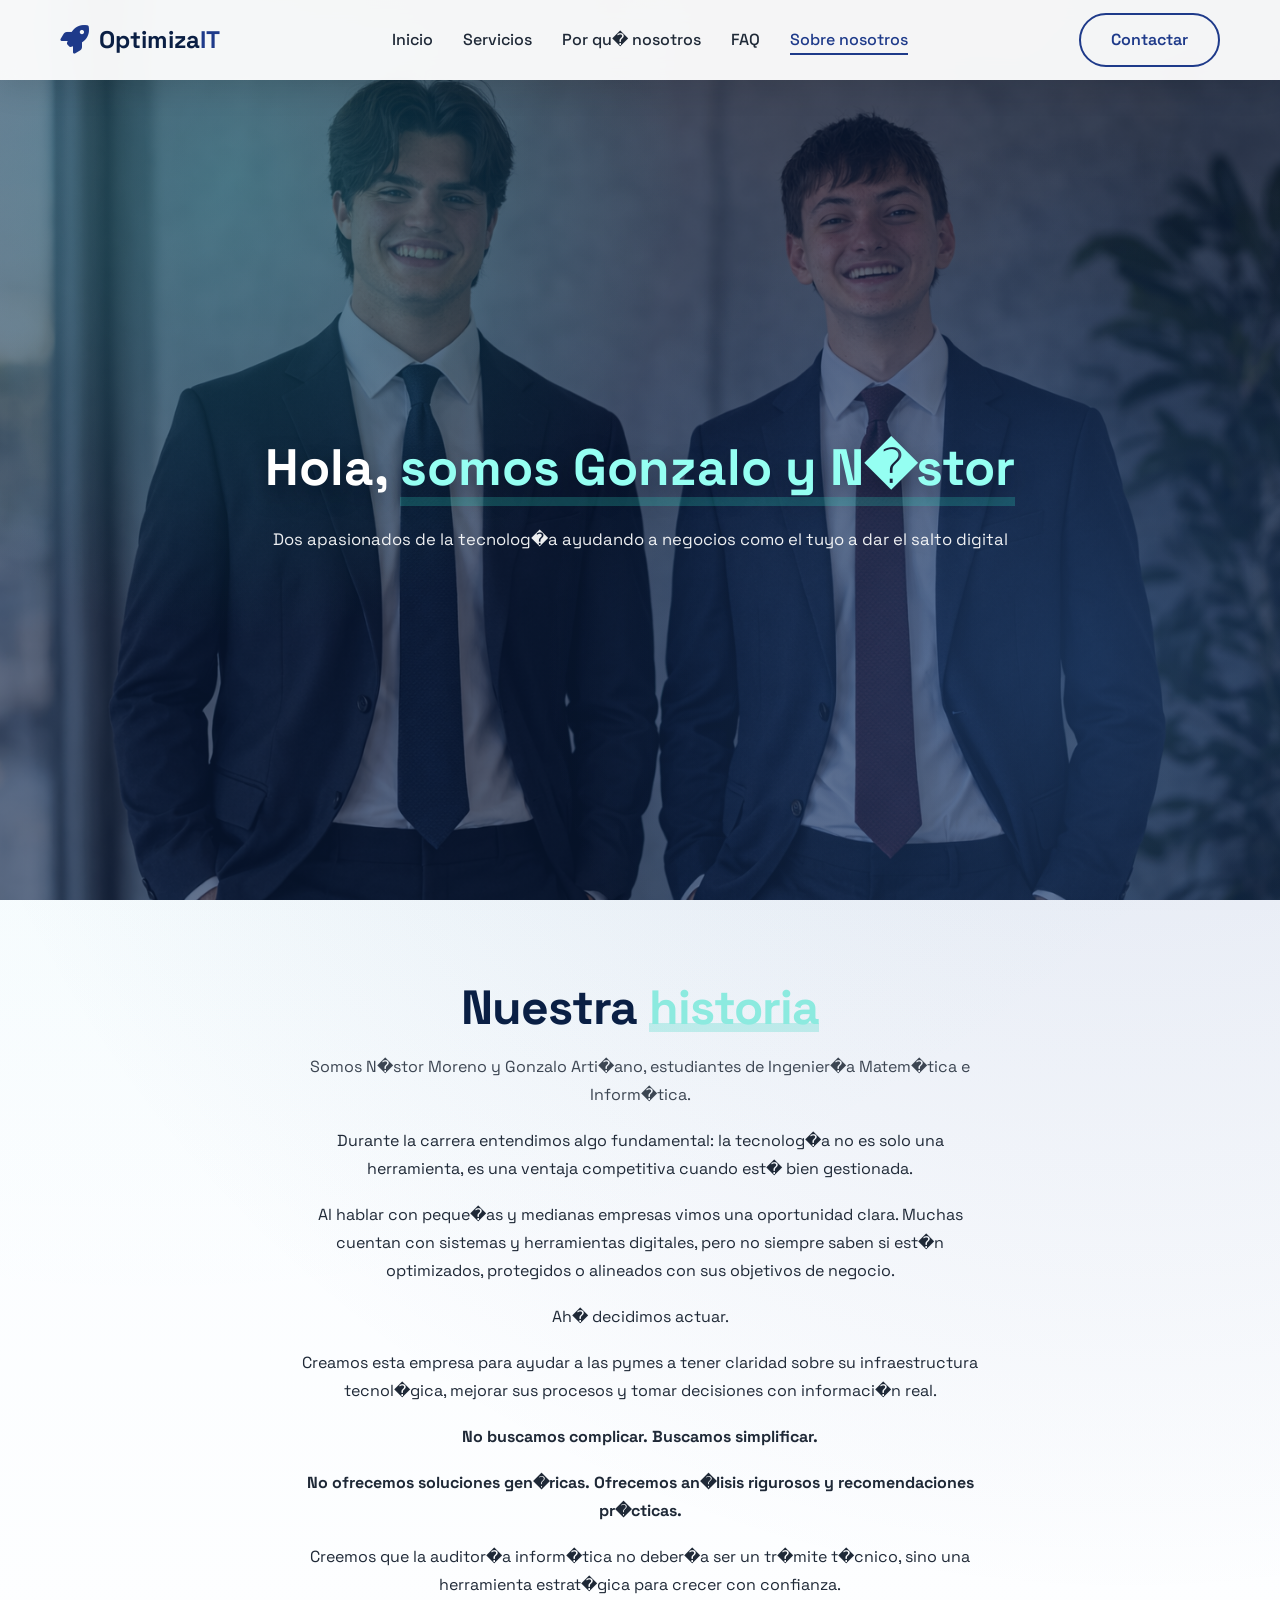
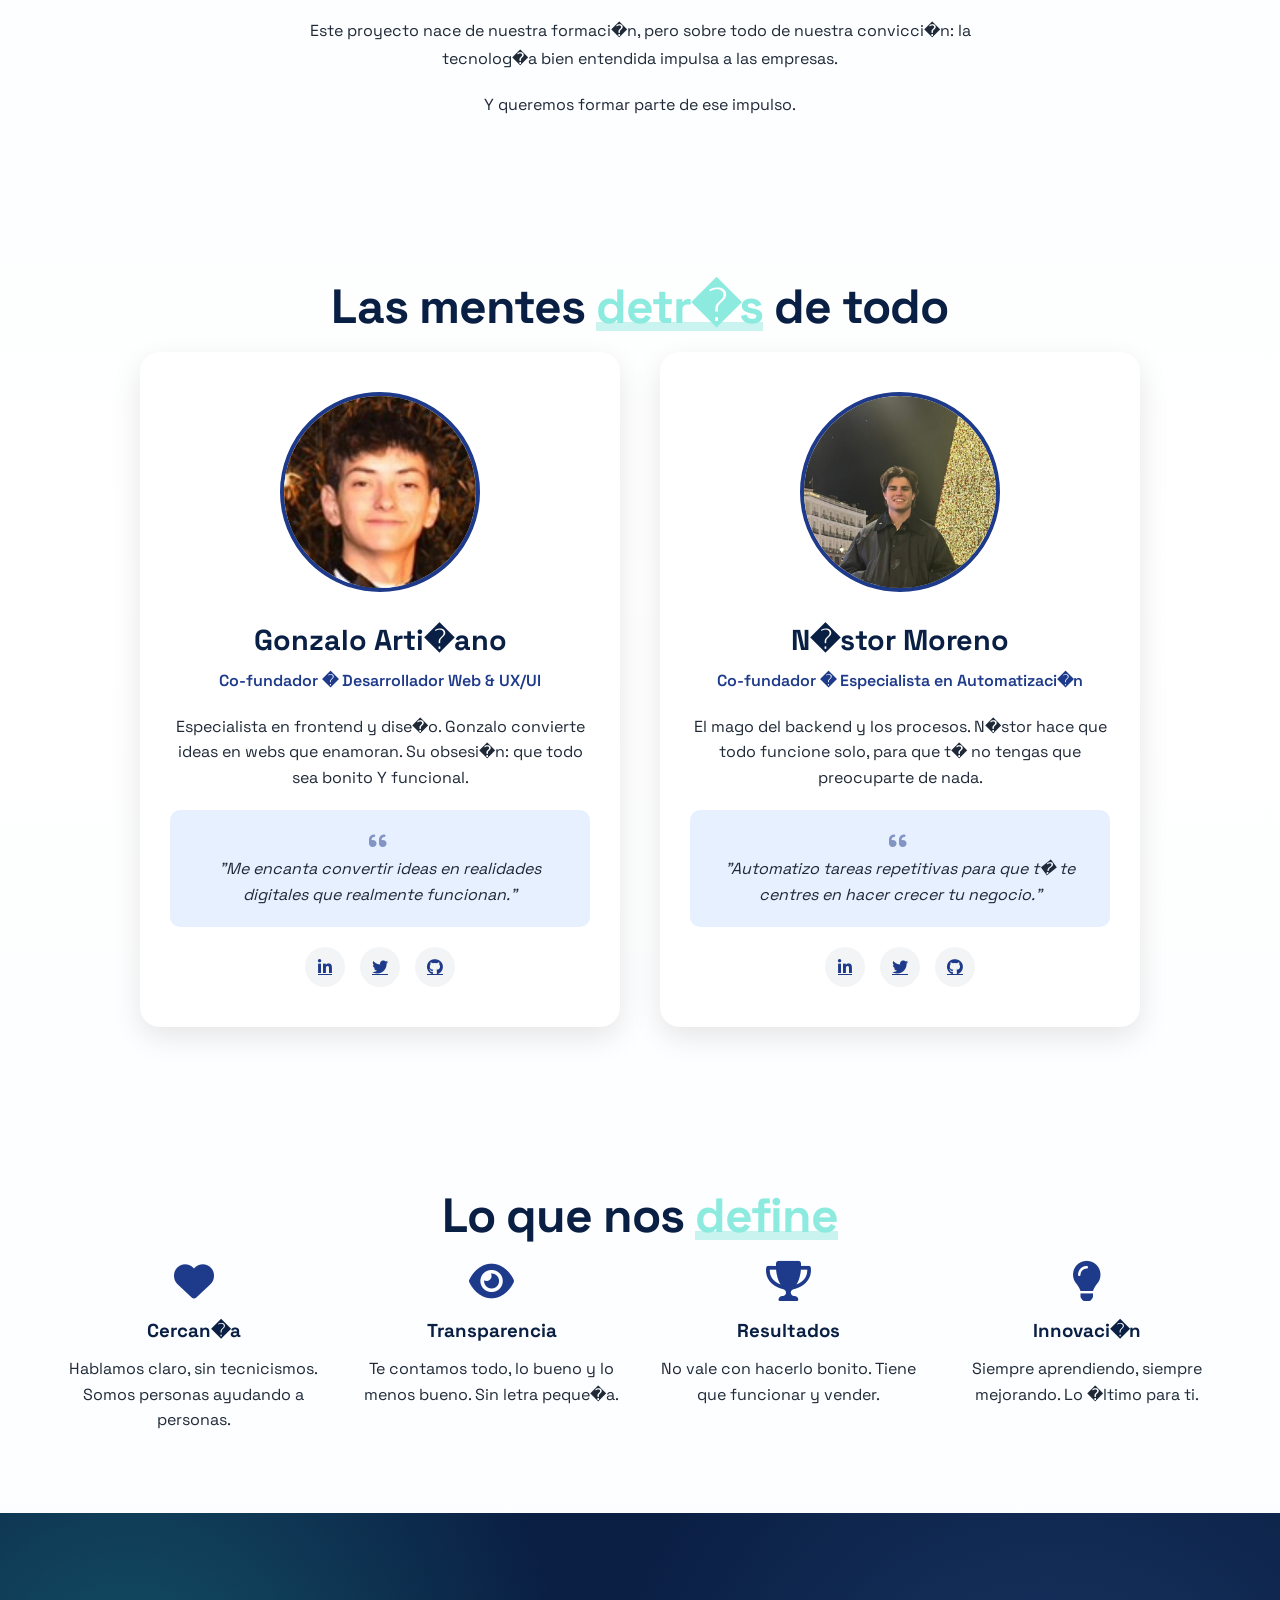
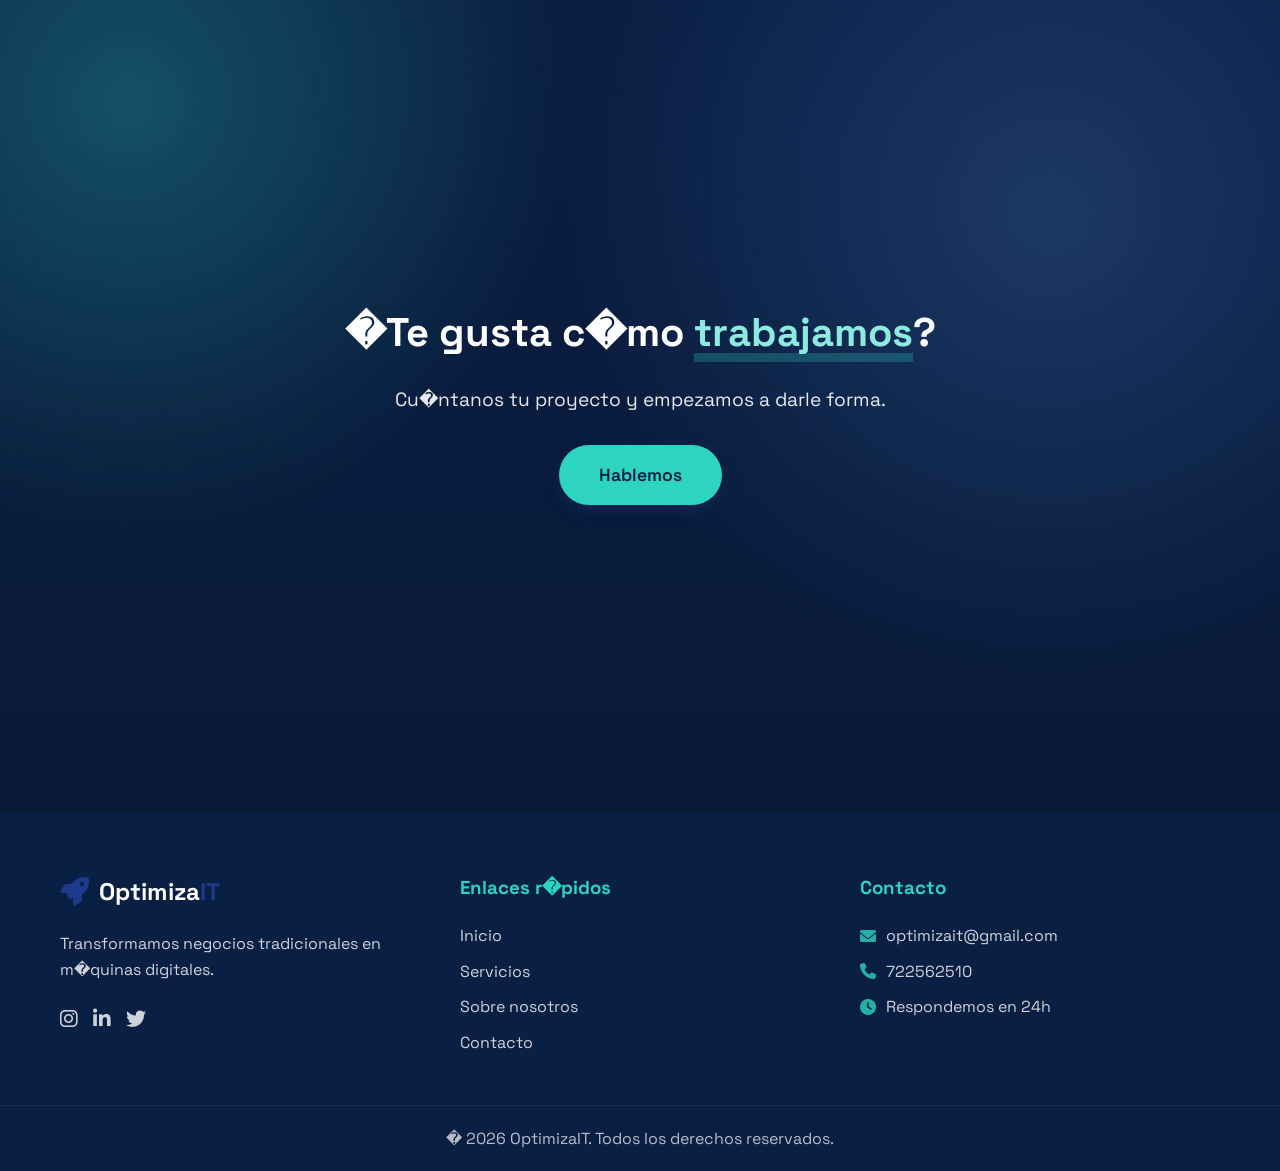
==== sobre-nosotros.html @ 02480e8f "hecha" ====
<!DOCTYPE html>
<html lang="es" class="no-slide-mode">

<head>
    <meta charset="UTF-8">
    <meta name="viewport" content="width=device-width, initial-scale=1.0">
    <title>Sobre Nosotros � OptimizaIT</title>
    <link rel="stylesheet" href="css/estilo.css">
    <link rel="stylesheet" href="https://cdnjs.cloudflare.com/ajax/libs/font-awesome/6.0.0/css/all.min.css">
</head>

<body>
    <header class="header">
        <div class="container header-container">
            <div class="logo">
                <i class="fas fa-rocket"></i>
                <span>Optimiza<span class="logo-highlight">IT</span></span>
            </div>
            <nav class="nav-menu" id="nav-menu">
                <ul class="nav-list">
                    <li><a href="index.html" class="nav-link">Inicio</a></li>
                    <li><a href="index.html#servicios" class="nav-link">Servicios</a></li>
                    <li><a href="index.html#por-que" class="nav-link">Por qu� nosotros</a></li>
                    <li><a href="index.html#faq" class="nav-link">FAQ</a></li>
                    <li><a href="sobre-nosotros.html" class="nav-link active">Sobre nosotros</a></li>
                </ul>
            </nav>
            <a href="contacto.html" class="btn btn-header">Contactar</a>
            <div class="hamburger" id="hamburger">
                <span class="bar"></span>
                <span class="bar"></span>
                <span class="bar"></span>
            </div>
        </div>
    </header>

    <main>
        <!-- CABECERA SOBRE NOSOTROS -->
        <section class="page-header about-hero">
            <div class="container">
                <h1>Hola, <span class="highlight">somos Gonzalo y N�stor</span></h1>
                <p>Dos apasionados de la tecnolog�a ayudando a negocios como el tuyo a dar el salto digital</p>
</div>
        </section>

        <!-- NUESTRA HISTORIA -->
        <section class="historia">
            <div class="container">
                <div class="historia-content">
                    <h2 class="section-title">Nuestra <span class="highlight">historia</span></h2>
                    <p>Somos N�stor Moreno y Gonzalo Arti�ano, estudiantes de Ingenier�a Matem�tica e Inform�tica.</p>
                    <p>Durante la carrera entendimos algo fundamental: la tecnolog�a no es solo una herramienta, es una
                        ventaja competitiva cuando est� bien gestionada.</p>
                    <p>Al hablar con peque�as y medianas empresas vimos una oportunidad clara. Muchas cuentan con
                        sistemas y herramientas digitales, pero no siempre saben si est�n optimizados, protegidos o
                        alineados con sus objetivos de negocio.</p>
                    <p>Ah� decidimos actuar.</p>
                    <p>Creamos esta empresa para ayudar a las pymes a tener claridad sobre su infraestructura
                        tecnol�gica, mejorar sus procesos y tomar decisiones con informaci�n real.</p>
                    <p><strong>No buscamos complicar. Buscamos simplificar.</strong></p>
                    <p><strong>No ofrecemos soluciones gen�ricas. Ofrecemos an�lisis rigurosos y recomendaciones
                            pr�cticas.</strong></p>
                    <p>Creemos que la auditor�a inform�tica no deber�a ser un tr�mite t�cnico, sino una herramienta
                        estrat�gica para crecer con confianza.</p>
                    <p>Este proyecto nace de nuestra formaci�n, pero sobre todo de nuestra convicci�n: la tecnolog�a
                        bien entendida impulsa a las empresas.</p>
                    <p>Y queremos formar parte de ese impulso.</p>
                </div>
            </div>
        </section>

        <!-- TARJETAS PERSONALES -->
        <section class="equipo">
            <div class="container">
                <h2 class="section-title">Las mentes <span class="highlight">detr�s</span> de todo</h2>
                <div class="equipo-grid">
                    <!-- GONZALO -->
                    <div class="equipo-card">
                        <div class="equipo-img">
                            <img src="images/gonzalo.jpeg" alt="Gonzalo Arti�ano">
                        </div>
                        <h3>Gonzalo Arti�ano</h3>
                        <p class="equipo-cargo">Co-fundador � Desarrollador Web & UX/UI</p>
                        <p class="equipo-descripcion">Especialista en frontend y dise�o. Gonzalo convierte ideas en webs
                            que enamoran. Su obsesi�n: que todo sea bonito Y funcional.</p>
                        <div class="equipo-frase">
                            <i class="fas fa-quote-left"></i>
                            <p>"Me encanta convertir ideas en realidades digitales que realmente funcionan."</p>
                        </div>
                        <div class="equipo-social">
                            <a href="#"><i class="fab fa-linkedin-in"></i></a>
                            <a href="#"><i class="fab fa-twitter"></i></a>
                            <a href="#"><i class="fab fa-github"></i></a>
                        </div>
                    </div>

                    <!-- N�STOR -->
                    <div class="equipo-card">
                        <div class="equipo-img">
                            <img src="images/nestor.jpeg" alt="N�stor Moreno">
                        </div>
                        <h3>N�stor Moreno</h3>
                        <p class="equipo-cargo">Co-fundador � Especialista en Automatizaci�n</p>
                        <p class="equipo-descripcion">El mago del backend y los procesos. N�stor hace que todo funcione
                            solo, para que t� no tengas que preocuparte de nada.</p>
                        <div class="equipo-frase">
                            <i class="fas fa-quote-left"></i>
                            <p>"Automatizo tareas repetitivas para que t� te centres en hacer crecer tu negocio."</p>
                        </div>
                        <div class="equipo-social">
                            <a href="#"><i class="fab fa-linkedin-in"></i></a>
                            <a href="#"><i class="fab fa-twitter"></i></a>
                            <a href="#"><i class="fab fa-github"></i></a>
                        </div>
                    </div>
                </div>
            </div>
        </section>

        <!-- VALORES -->
        <section class="valores">
            <div class="container">
                <h2 class="section-title">Lo que nos <span class="highlight">define</span></h2>
                <div class="valores-grid">
                    <div class="valor-item">
                        <i class="fas fa-heart"></i>
                        <h3>Cercan�a</h3>
                        <p>Hablamos claro, sin tecnicismos. Somos personas ayudando a personas.</p>
                    </div>
                    <div class="valor-item">
                        <i class="fas fa-eye"></i>
                        <h3>Transparencia</h3>
                        <p>Te contamos todo, lo bueno y lo menos bueno. Sin letra peque�a.</p>
                    </div>
                    <div class="valor-item">
                        <i class="fas fa-trophy"></i>
                        <h3>Resultados</h3>
                        <p>No vale con hacerlo bonito. Tiene que funcionar y vender.</p>
                    </div>
                    <div class="valor-item">
                        <i class="fas fa-lightbulb"></i>
                        <h3>Innovaci�n</h3>
                        <p>Siempre aprendiendo, siempre mejorando. Lo �ltimo para ti.</p>
                    </div>
                </div>
            </div>
        </section>

        <!-- CTA FINAL + FOOTER -->
        <section id="contacto" class="cta-final">
            <div class="container cta-container">
                <h2>�Te gusta c�mo <span class="highlight">trabajamos</span>?</h2>
                <p>Cu�ntanos tu proyecto y empezamos a darle forma.</p>
                <a href="contacto.html" class="btn btn-primary btn-large">Hablemos</a>
            </div>

            <footer class="footer">
                <div class="container footer-container">
                    <div class="footer-info">
                        <div class="logo">
                            <i class="fas fa-rocket"></i>
                            <span>Optimiza<span class="logo-highlight">IT</span></span>
                        </div>
                        <p>Transformamos negocios tradicionales en m�quinas digitales.</p>
                        <div class="footer-social">
                            <a href="#"><i class="fab fa-instagram"></i></a>
                            <a href="#"><i class="fab fa-linkedin-in"></i></a>
                            <a href="#"><i class="fab fa-twitter"></i></a>
                        </div>
                    </div>
                    <div class="footer-links">
                        <h3>Enlaces r�pidos</h3>
                        <ul>
                            <li><a href="index.html">Inicio</a></li>
                            <li><a href="index.html#servicios">Servicios</a></li>
                            <li><a href="sobre-nosotros.html">Sobre nosotros</a></li>
                            <li><a href="contacto.html">Contacto</a></li>
                        </ul>
                    </div>
                    <div class="footer-contacto">
                        <h3>Contacto</h3>
                        <p><i class="fas fa-envelope"></i> optimizait@gmail.com</p>
                        <p><i class="fas fa-phone"></i> 722562510</p>
                        <p><i class="fas fa-clock"></i> Respondemos en 24h</p>
                    </div>
                </div>
                <div class="footer-bottom">
                    <p>� 2026 OptimizaIT. Todos los derechos reservados.</p>
                </div>
            </footer>
        </section>
    </main>

    <script src="js/script.js"></script>
</body>

</html>
---- css/estilo.css ----
﻿@import url('https://fonts.googleapis.com/css2?family=Space+Grotesk:wght@400;500;600;700&display=swap');

/* ===== VARIABLES ===== */
:root {
    --azul-oscuro: #0A1F44;
    --azul-medio: #1E3A8A;
    --azul-claro: #E6F0FF;
    --turquesa: #2DD4BF;
    --texto-oscuro: #1F2937;
    --texto-claro: #F9FAFB;
    --blanco: #FFFFFF;
    --gris-claro: #F3F4F6;
    --sombra: 0 10px 30px rgba(0, 0, 0, 0.1);
    --transicion: all 0.3s ease;
}

/* ===== RESET ===== */
* {
    margin: 0;
    padding: 0;
    box-sizing: border-box;
}

html {
    scroll-behavior: smooth;
    scroll-snap-type: y mandatory;
    height: 100vh;
    overflow-y: scroll;
}

body {
    height: 100vh;
    overflow-y: auto;
    scroll-snap-type: y mandatory;
    margin: 0;
    font-family: 'Space Grotesk', -apple-system, BlinkMacSystemFont, 'Segoe UI', sans-serif;
    color: var(--texto-oscuro);
    line-height: 1.6;
    background:
        radial-gradient(circle at 12% -4%, rgba(45, 212, 191, 0.08), transparent 32%),
        radial-gradient(circle at 88% 8%, rgba(30, 58, 138, 0.14), transparent 30%),
        linear-gradient(180deg, #f7fbff 0%, #ffffff 50%, #f8fbff 100%);
}

/* ===== SCROLL SNAP ===== */
section {
    scroll-snap-align: start;
    scroll-snap-stop: always;
    min-height: 100vh;
    min-height: 100svh;
    min-height: 100dvh;
    display: flex;
    flex-direction: column;
}

/* La sección de contacto necesita un ajuste especial */
#contacto {
    min-height: 100vh;
    min-height: 100svh;
    min-height: 100dvh;
    display: flex;
    flex-direction: column;
    padding: 0;
}

#contacto .cta-container {
    min-height: 100vh;
    min-height: 100svh;
    min-height: 100dvh;
    display: flex;
    flex-direction: column;
    justify-content: center;
    align-items: center;
    text-align: center;
    padding: 80px 20px 0;
    box-sizing: border-box;
}

#contacto .footer {
    margin-top: auto;
    width: 100%;
    flex-shrink: 0;
}

/* ===== CONTAINER ===== */
.container {
    max-width: 1200px;
    margin: 0 auto;
    padding: 0 20px;
    width: 100%;
}

/* ===== HEADER ===== */
.header {
    position: fixed;
    top: 0;
    left: 0;
    width: 100%;
    background: rgba(255, 255, 255, 0.95);
    backdrop-filter: blur(10px);
    box-shadow: var(--sombra);
    z-index: 1000;
}

.header-container {
    display: flex;
    justify-content: space-between;
    align-items: center;
    height: 80px;
}

.logo {
    display: flex;
    align-items: center;
    gap: 10px;
    font-size: 1.5rem;
    font-weight: bold;
    color: var(--azul-oscuro);
}

.logo i {
    color: var(--azul-medio);
    font-size: 1.8rem;
}

.logo-highlight {
    color: var(--azul-medio);
}

.nav-list {
    display: flex;
    list-style: none;
    gap: 30px;
}

.nav-link {
    text-decoration: none;
    color: var(--texto-oscuro);
    font-weight: 500;
    transition: var(--transicion);
    position: relative;
}

.nav-link:hover,
.nav-link.active {
    color: var(--azul-medio);
}

.nav-link::after {
    content: '';
    position: absolute;
    bottom: -5px;
    left: 0;
    width: 0;
    height: 2px;
    background: var(--azul-medio);
    transition: var(--transicion);
}

.nav-link:hover::after,
.nav-link.active::after {
    width: 100%;
}

.btn {
    display: inline-block;
    padding: 12px 30px;
    border-radius: 50px;
    text-decoration: none;
    font-weight: 600;
    transition: var(--transicion);
    cursor: pointer;
    border: none;
    font-size: 1rem;
}

.btn-header {
    background: transparent;
    border: 2px solid var(--azul-medio);
    color: var(--azul-medio);
}

.btn-header:hover {
    background: var(--azul-medio);
    color: var(--blanco);
}

.btn-primary {
    background: var(--azul-medio);
    color: var(--blanco);
    box-shadow: 0 5px 15px rgba(30, 58, 138, 0.3);
}

.btn-primary:hover {
    background: var(--azul-oscuro);
    transform: translateY(-2px);
    box-shadow: 0 8px 20px rgba(30, 58, 138, 0.4);
}

.btn-secondary {
    background: transparent;
    border: 2px solid var(--azul-medio);
    color: var(--azul-medio);
}

.btn-secondary:hover {
    background: var(--azul-medio);
    color: var(--blanco);
}

.btn-large {
    padding: 16px 40px;
    font-size: 1.1rem;
}

.hamburger {
    display: none;
    flex-direction: column;
    cursor: pointer;
    gap: 5px;
}

.bar {
    width: 25px;
    height: 3px;
    background: var(--azul-oscuro);
    transition: var(--transicion);
}

/* ===== COMPENSAR HEADER FIJO ===== */
section:not(#contacto) {
    scroll-margin-top: 80px;
    padding-top: 80px;
}

#contacto {
    scroll-margin-top: 0;
}

/* ===== HERO ===== */
.hero {
    position: relative;
    overflow: hidden;
    background:
        linear-gradient(rgba(10, 31, 68, 0.58), rgba(10, 31, 68, 0.58)),
        url('https://images.unsplash.com/photo-1460925895917-afdab827c52f?auto=format&fit=crop&w=1800&q=80') top center/cover no-repeat;
    background-position: center center, center 80px;
}

.hero::before {
    content: '';
    position: absolute;
    inset: 0;
    background:
        radial-gradient(circle at 22% 20%, rgba(45, 212, 191, 0.26), transparent 35%),
        radial-gradient(circle at 82% 70%, rgba(96, 165, 250, 0.2), transparent 40%);
    pointer-events: none;
}

.hero-container {
    display: flex;
    align-items: center;
    justify-content: center;
    min-height: calc(100vh - 80px);
    text-align: center;
    position: relative;
    z-index: 1;
}

.hero-content {
    max-width: 860px;
    padding: 38px 30px;
    border-radius: 24px;
    background: rgba(10, 31, 68, 0.34);
    border: 1px solid rgba(255, 255, 255, 0.18);
    backdrop-filter: blur(4px);
}

.hero-title {
    font-size: clamp(2.2rem, 5vw, 3.6rem);
    line-height: 1.15;
    color: var(--blanco);
    margin-bottom: 20px;
}

.highlight {
    color: #8ceadf;
    position: relative;
    display: inline-block;
}

.highlight::after {
    content: '';
    position: absolute;
    bottom: 3px;
    left: 0;
    width: 100%;
    height: 9px;
    background: rgba(45, 212, 191, 0.25);
    z-index: -1;
}

.hero-subtitle {
    font-size: 1.2rem;
    color: rgba(249, 250, 251, 0.95);
    margin-bottom: 30px;
}

.hero-buttons {
    display: flex;
    gap: 15px;
    justify-content: center;
    flex-wrap: wrap;
}

.hero .btn-primary {
    background: var(--turquesa);
    color: var(--azul-oscuro);
    box-shadow: 0 8px 24px rgba(45, 212, 191, 0.38);
}

.hero .btn-primary:hover {
    background: #57e7d5;
}

.hero .btn-secondary {
    border-color: rgba(255, 255, 255, 0.8);
    color: var(--blanco);
}

.hero .btn-secondary:hover {
    background: rgba(255, 255, 255, 0.16);
    color: var(--blanco);
    border-color: rgba(255, 255, 255, 0.95);
}

.section-title {
    font-size: clamp(2rem, 3.8vw, 3rem);
    line-height: 1.15;
    text-align: center;
    color: var(--azul-oscuro);
    margin-bottom: 18px;
    letter-spacing: -0.02em;
}

.section-title + p {
    text-align: center;
    max-width: 700px;
    margin: 0 auto 26px;
    opacity: 0.86;
}

/* ===== AJUSTE DESKTOP: UNA SECCIÓN POR PANTALLA ===== */
@media (min-width: 992px) {
    main > section:not(#contacto) {
        min-height: calc(100vh - 80px);
        height: auto;
        overflow: visible;
    }

    #contacto {
        height: auto;
        min-height: 100vh;
        overflow: visible;
    }

    section:not(#contacto) {
        padding-top: clamp(28px, 3.8vh, 52px);
        padding-bottom: clamp(28px, 3.8vh, 52px);
    }

    section.valores:not(#contacto) {
        padding-top: 48px;
        padding-bottom: 48px;
    }

    /* Index: estas secciones deben ocupar exactamente una pantalla */
    main > section.hero,
    main > section.razones,
    main > section.servicios,
    main > section.proceso,
    main > section.por-que {
        min-height: calc(100vh - 80px);
        height: auto;
    }

    /* Sobre nosotros: estas secciones crecen según contenido */
    main > section:not(#contacto).historia,
    main > section:not(#contacto).equipo,
    main > section:not(#contacto).valores {
        height: auto;
        min-height: auto;
        overflow: visible;
    }

    /* La primera diapositiva debe cubrir toda la pantalla */
    main > section#inicio.hero {
        height: 100vh;
        min-height: 100vh;
        margin-top: 0;
        padding-top: 80px;
        box-sizing: border-box;
    }

    /* Primera diapositiva en Contacto y Sobre Nosotros (igual lógica que index) */
    main > section.page-header {
    position: relative;
    overflow: hidden;
    min-height: clamp(460px, 72vh, 760px);
    padding: clamp(128px, 18vh, 170px) 0 clamp(70px, 10vh, 110px);
    text-align: center;
    color: var(--blanco);
    background:
        linear-gradient(rgba(10, 31, 68, 0.58), rgba(10, 31, 68, 0.58)),
        url('../images/nosotros.png') center/cover no-repeat;
}

.page-header::before {
    content: '';
    position: absolute;
    inset: 0;
    background:
        radial-gradient(circle at 18% 20%, rgba(45, 212, 191, 0.2), transparent 36%),
        radial-gradient(circle at 84% 74%, rgba(96, 165, 250, 0.2), transparent 42%);
    pointer-events: none;
}

.page-header > .container {
    position: relative;
    z-index: 1;
    max-width: 920px;
}

.page-header h1 {
    font-size: clamp(2rem, 4.8vw, 3.2rem);
    color: var(--blanco);
    margin-bottom: 18px;
    text-shadow: 0 10px 24px rgba(2, 6, 23, 0.35);
}

.page-header p {
    font-size: clamp(1rem, 1.3vw, 1.2rem);
    color: rgba(249, 250, 251, 0.95);
    max-width: 760px;
    margin: 0 auto;
}

.page-header .highlight {
    color: #95fff2;
}

.page-header-img {
    display: none;
}

@media (min-width: 992px) {
    html.no-slide-mode main > section.page-header {
        margin-top: 0;
        min-height: clamp(520px, 78vh, 820px);
        padding: clamp(128px, 16vh, 165px) 0 clamp(78px, 10vh, 120px);
    }
}

}
/* ===== HISTORIA (SOBRE NOSOTROS) ===== */
.historia {
    padding: clamp(44px, 7vh, 76px) 0;
}

.historia .historia-content {
    max-width: 880px;
    margin: 0 auto;
    padding: 0 clamp(28px, 8vw, 96px);
    text-align: center;
}

.historia .historia-content p {
    font-size: clamp(1rem, 1.25vw, 1.18rem);
    line-height: 1.75;
    margin: 0 0 18px;
}

.historia .historia-content p:last-child {
    margin-bottom: 0;
}




.contacto-hero {
    position: relative;
    overflow: hidden;
    min-height: 62vh;
    display: flex;
    align-items: center;
    justify-content: center;
    text-align: center;
    color: var(--blanco);
    background:
        linear-gradient(rgba(10, 31, 68, 0.58), rgba(10, 31, 68, 0.58)),
        url('https://images.unsplash.com/photo-1552664730-d307ca884978?auto=format&fit=crop&w=1800&q=80') center 25%/cover no-repeat;
}

/* ===== CÓMO TRABAJAMOS ===== */
.proceso {
    background:
        linear-gradient(180deg, #f7fbff 0%, #eff6ff 100%);
}

.proceso-grid {
    display: grid;
    grid-template-columns: repeat(auto-fit, minmax(260px, 1fr));
    gap: 28px;
}

.proceso-card {
    background: var(--blanco);
    border-radius: 20px;
    padding: 34px 24px;
    border: 1px solid rgba(30, 58, 138, 0.08);
    box-shadow: var(--sombra);
    transition: transform 0.35s ease, box-shadow 0.35s ease;
}

.proceso-card:hover {
    transform: translateY(-8px);
    box-shadow: 0 20px 38px rgba(15, 23, 42, 0.12);
}

.proceso-numero {
    width: 40px;
    height: 40px;
    border-radius: 50%;
    background: var(--azul-medio);
    color: var(--blanco);
    display: inline-flex;
    align-items: center;
    justify-content: center;
    font-weight: 700;
    margin-bottom: 14px;
}

.proceso-card h3 {
    color: var(--azul-oscuro);
    margin-bottom: 10px;
    font-size: 1.3rem;
}

.contacto-hero::before {
    content: '';
    position: absolute;
    inset: 0;
    background:
        radial-gradient(circle at 18% 24%, rgba(45, 212, 191, 0.24), transparent 36%),
        radial-gradient(circle at 84% 72%, rgba(96, 165, 250, 0.2), transparent 40%);
    pointer-events: none;
}

.contacto-hero .container {
    position: relative;
    z-index: 1;
    max-width: 900px;
    padding: 28px;
    border-radius: 22px;
    background: rgba(10, 31, 68, 0.36);
    border: 1px solid rgba(255, 255, 255, 0.2);
    backdrop-filter: blur(4px);
}

.contacto-hero h1 {
    color: var(--blanco);
}

.contacto-hero p {
    color: rgba(249, 250, 251, 0.95);
}

.equipo-grid {
    display: grid;
    grid-template-columns: repeat(2, 1fr);
    gap: 40px;
    max-width: 1000px;
    margin: 0 auto;
}

.equipo-card {
    background: var(--blanco);
    border-radius: 20px;
    padding: 40px 30px;
    text-align: center;
    box-shadow: var(--sombra);
}

.equipo-img {
    width: 200px;
    height: 200px;
    margin: 0 auto 25px;
    border-radius: 50%;
    overflow: hidden;
    border: 4px solid var(--azul-medio);
}

.equipo-img img {
    width: 100%;
    height: 100%;
    object-fit: cover;
}

.equipo-card h3 {
    font-size: 1.8rem;
    color: var(--azul-oscuro);
    margin-bottom: 5px;
}

.equipo-cargo {
    color: var(--azul-medio);
    font-weight: 600;
    margin-bottom: 20px;
}

.equipo-descripcion {
    margin-bottom: 20px;
}

.equipo-frase {
    background: var(--azul-claro);
    padding: 20px;
    border-radius: 10px;
    margin: 20px 0;
    position: relative;
}

.equipo-frase i {
    color: var(--azul-medio);
    font-size: 20px;
    margin-right: 5px;
    opacity: 0.5;
}

.equipo-frase p {
    font-style: italic;
}

.equipo-social {
    display: flex;
    justify-content: center;
    gap: 15px;
}

.equipo-social a {
    width: 40px;
    height: 40px;
    background: var(--gris-claro);
    border-radius: 50%;
    display: flex;
    align-items: center;
    justify-content: center;
    color: var(--azul-medio);
    transition: var(--transicion);
}

.equipo-social a:hover {
    background: var(--azul-medio);
    color: var(--blanco);
}

.valores {
    padding: 48px 0;
}

.valores-grid {
    display: grid;
    grid-template-columns: repeat(4, 1fr);
    gap: 30px;
}

.valor-item {
    text-align: center;
}

.valor-item i {
    font-size: 40px;
    color: var(--azul-medio);
    margin-bottom: 15px;
}

.valor-item h3 {
    margin-bottom: 10px;
    color: var(--azul-oscuro);
}

/* ===== PÁGINA CONTACTO ===== */
.contacto-grid {
    display: grid;
    grid-template-columns: 1fr 1fr;
    gap: 50px;
}

/* En la página contacto, compensa el header fijo al entrar por scroll/snap */
section#contacto.contacto {
    scroll-margin-top: 80px;
}

@media (min-width: 992px) {
    section#contacto.contacto {
        padding-top: 80px;
    }

    section#contacto.contacto > .footer {
        margin-top: 80px;
    }
}

.contacto-form,
.contacto-info {
    background: var(--blanco);
    padding: 40px;
    border-radius: 20px;
    box-shadow: var(--sombra);
    border: 1px solid rgba(30, 58, 138, 0.08);
}

.contacto-form h2,
.contacto-info h2 {
    color: var(--azul-oscuro);
    margin-bottom: 30px;
}

.form-group {
    margin-bottom: 20px;
}

.form-group label {
    display: block;
    margin-bottom: 8px;
    font-weight: 500;
    color: var(--azul-oscuro);
}

.form-group input,
.form-group select,
.form-group textarea {
    width: 100%;
    padding: 12px 15px;
    border: 2px solid var(--gris-claro);
    border-radius: 10px;
    font-size: 1rem;
    transition: var(--transicion);
    font-family: inherit;
}

.form-group input:focus,
.form-group select:focus,
.form-group textarea:focus {
    outline: none;
    border-color: var(--azul-medio);
    box-shadow: 0 0 0 4px rgba(30, 58, 138, 0.12);
}

.btn-submit {
    width: 100%;
    padding: 15px;
    font-size: 1.1rem;
}

.contacto-datos {
    margin-bottom: 30px;
}

.contacto-item {
    display: flex;
    gap: 15px;
    margin-bottom: 25px;
}

.contacto-item i {
    width: 40px;
    height: 40px;
    background: var(--azul-claro);
    border-radius: 50%;
    display: flex;
    align-items: center;
    justify-content: center;
    color: var(--azul-medio);
    font-size: 18px;
}

.contacto-item h3 {
    font-size: 1.1rem;
    margin-bottom: 5px;
    color: var(--azul-oscuro);
}

.contacto-item p {
    margin-bottom: 3px;
}

.contacto-item small {
    color: var(--texto-oscuro);
    opacity: 0.7;
}

.redes-section {
    background: var(--gris-claro);
    text-align: center;
}

.redes-grid {
    display: flex;
    justify-content: center;
    gap: 30px;
    flex-wrap: wrap;
}

.red-social {
    display: flex;
    align-items: center;
    gap: 10px;
    padding: 15px 30px;
    background: var(--blanco);
    border-radius: 50px;
    text-decoration: none;
    color: var(--texto-oscuro);
    font-weight: 500;
    transition: var(--transicion);
    box-shadow: 0 10px 22px rgba(15, 23, 42, 0.1);
}

.red-social:hover {
    transform: translateY(-5px);
    background: var(--azul-medio);
    color: var(--blanco);
}

/* ===== ANIMACIONES DE ENTRADA ===== */
@keyframes softFloat {
    0%,
    100% {
        transform: translateY(0);
    }
    50% {
        transform: translateY(-10px);
    }
}


.reveal {
    opacity: 0;
    transform: translateY(32px);
    transition:
        opacity 0.72s cubic-bezier(0.2, 0.7, 0.2, 1),
        transform 0.72s cubic-bezier(0.2, 0.7, 0.2, 1);
    transition-delay: var(--reveal-delay, 0ms);
    will-change: opacity, transform;
}

.reveal-left {
    transform: translateX(-34px);
}

.reveal-right {
    transform: translateX(34px);
}

.reveal-zoom {
    transform: scale(0.94);
}

.reveal.is-visible {
    opacity: 1;
    transform: none;
}

@media (prefers-reduced-motion: reduce) {
    *,
    *::before,
    *::after {
        animation: none !important;
        transition: none !important;
        scroll-behavior: auto !important;
    }

    .reveal {
        opacity: 1 !important;
        transform: none !important;
    }
}

.red-social i {
    font-size: 24px;
}

/* ===== RESPONSIVE ===== */
@media (max-width: 768px) {
    html {
        scroll-snap-type: none;
        height: auto;
    }

    body {
        scroll-snap-type: none;
        height: auto;
        min-height: 100%;
    }

    section {
        min-height: 100vh;
        min-height: 100svh;
        min-height: 100dvh;
        padding: 100px 0 40px;
    }

    #contacto {
        min-height: 100vh;
        min-height: 100svh;
        min-height: 100dvh;
    }

    #contacto .cta-container {
        min-height: 100vh;
        min-height: 100svh;
        min-height: 100dvh;
        padding: 100px 20px 40px;
    }

    #contacto .cta-container h2 {
        font-size: 2rem;
    }

    #contacto .cta-container p {
        font-size: 1rem;
    }

    .hamburger {
        display: flex;
    }

    .nav-menu {
        position: fixed;
        left: -100%;
        top: 80px;
        width: 100%;
        background: var(--blanco);
        padding: 20px;
        transition: var(--transicion);
        box-shadow: 0 10px 30px rgba(0, 0, 0, 0.1);
    }

    .nav-menu.active {
        left: 0;
    }

    .nav-list {
        flex-direction: column;
        align-items: center;
        gap: 20px;
    }

    .btn-header {
        display: none;
    }

    .hero-container,
    .por-que-grid,
    .contacto-grid {
        grid-template-columns: 1fr;
    }

    .hero-title {
        font-size: 2.2rem;
    }

    main > section#inicio.hero {
        height: 100vh;
        min-height: 100vh;
        height: 100svh;
        min-height: 100svh;
        margin-top: 0;
        padding: 80px 0 0;
        overflow: hidden;
    }

    main > section#inicio.hero .hero-container {
        min-height: calc(100vh - 80px);
        min-height: calc(100svh - 80px);
        height: auto;
        display: flex;
        align-items: center;
        justify-content: center;
    }

    .equipo-grid {
        grid-template-columns: 1fr;
    }

    .valores-grid {
        grid-template-columns: repeat(2, 1fr);
    }

    .section-title {
        font-size: 2rem;
    }

    .btn-large {
        padding: 14px 30px;
    }

    #contacto {
        padding-bottom: 0;
    }

    #contacto .footer {
        margin-top: 0;
    }

    .footer-bottom p {
        margin: 0;
    }

    .footer-bottom {
        padding-bottom: calc(20px + env(safe-area-inset-bottom));
    }
}

@media (max-width: 480px) {
    .hero-title {
        font-size: 1.8rem;
    }

    .valores-grid {
        grid-template-columns: 1fr;
    }

    .red-social {
        width: 100%;
    }
}









/* ===== AJUSTE FINAL: HERO SOBRE NOSOTROS CON TEXTO ENCIMA ===== */
.page-header {
    position: relative;
    overflow: hidden;
    min-height: clamp(460px, 72vh, 760px);
    padding: clamp(128px, 18vh, 170px) 0 clamp(70px, 10vh, 110px);
    text-align: center;
    color: var(--blanco);
    background:
        linear-gradient(rgba(10, 31, 68, 0.58), rgba(10, 31, 68, 0.58)),
        url('../images/nosotros.png') center/cover no-repeat;
}

.page-header::before {
    content: '';
    position: absolute;
    inset: 0;
    background:
        radial-gradient(circle at 18% 20%, rgba(45, 212, 191, 0.2), transparent 36%),
        radial-gradient(circle at 84% 74%, rgba(96, 165, 250, 0.2), transparent 42%);
    pointer-events: none;
}

.page-header > .container {
    position: relative;
    z-index: 1;
    max-width: 920px;
}

.page-header h1 {
    font-size: clamp(2rem, 4.8vw, 3.2rem);
    color: var(--blanco);
    margin-bottom: 18px;
    text-shadow: 0 10px 24px rgba(2, 6, 23, 0.35);
}

.page-header p {
    font-size: clamp(1rem, 1.3vw, 1.2rem);
    color: rgba(249, 250, 251, 0.95);
    max-width: 760px;
    margin: 0 auto;
}

.page-header .highlight {
    color: #95fff2;
}

.page-header-img {
    display: none;
}

@media (min-width: 992px) {
    html.no-slide-mode main > section.page-header {
        margin-top: 0;
        min-height: clamp(520px, 78vh, 820px);
        padding: clamp(128px, 16vh, 165px) 0 clamp(78px, 10vh, 120px);
    }
}

/* ===== RESTORE: SECCIONES PRINCIPALES ===== */
@media (min-width: 992px) and (max-height: 860px) {
    .por-que-image {
        display: none;
    }

    .por-que-grid {
        grid-template-columns: 1fr;
    }
}

html.no-slide-mode {
    scroll-snap-type: none;
    height: auto;
}

html.no-slide-mode body {
    scroll-snap-type: none;
    height: auto;
}

html.no-slide-mode section {
    scroll-snap-align: none;
    scroll-snap-stop: normal;
    min-height: 100vh;
    min-height: 100svh;
    min-height: 100dvh;
}

html.no-slide-mode #contacto,
html.no-slide-mode #contacto .cta-container {
    min-height: 100vh;
    min-height: 100svh;
    min-height: 100dvh;
}

html.no-slide-mode main > section:not(#contacto):not(#inicio),
html.no-slide-mode main > section.hero:not(#inicio),
html.no-slide-mode main > section.razones,
html.no-slide-mode main > section.servicios,
html.no-slide-mode main > section.proceso,
html.no-slide-mode main > section.por-que,
html.no-slide-mode main > section.page-header {
    height: auto;
    min-height: auto;
    overflow: visible;
}

html.no-slide-mode .hero-container,
html.no-slide-mode main > section.page-header > .container {
    min-height: auto;
    height: auto;
}

html.no-slide-mode main > section#inicio.hero .hero-container {
    min-height: calc(100vh - 80px);
    height: 100%;
    display: flex;
    align-items: center;
    justify-content: center;
    text-align: center;
}

@media (min-width: 992px) {
    html.no-slide-mode section:not(#contacto) {
        padding-top: 80px;
        padding-bottom: 80px;
    }

    html.no-slide-mode main > section.page-header {
        margin-top: 0;
        padding-top: 80px;
    }
}

.razones-grid {
    display: grid;
    grid-template-columns: repeat(auto-fit, minmax(250px, 1fr));
    gap: 30px;
}

.razon-card {
    text-align: center;
    padding: 40px 30px;
    background: linear-gradient(180deg, #ffffff 0%, #f9fbff 100%);
    border-radius: 20px;
    box-shadow: var(--sombra);
    border: 1px solid rgba(30, 58, 138, 0.08);
    transition: transform 0.35s ease, box-shadow 0.35s ease, border-color 0.35s ease;
}

.razon-card:hover {
    transform: translateY(-10px);
    box-shadow: 0 20px 40px rgba(0, 0, 0, 0.15);
}

.razon-icon {
    width: 80px;
    height: 80px;
    background: var(--azul-claro);
    border-radius: 50%;
    display: flex;
    align-items: center;
    justify-content: center;
    margin: 0 auto 25px;
}

.razon-icon i {
    font-size: 35px;
    color: var(--azul-medio);
}

.razon-card h3 {
    font-size: 1.3rem;
    margin-bottom: 15px;
    color: var(--azul-oscuro);
}

.servicios {
    background: linear-gradient(180deg, #eef4ff 0%, #f3f6fc 45%, #f7fafc 100%);
}

.servicios-grid {
    display: grid;
    grid-template-columns: repeat(auto-fit, minmax(250px, 1fr));
    gap: 30px;
}

.servicio-card {
    background: linear-gradient(180deg, #ffffff 0%, #fafdff 100%);
    border-radius: 20px;
    padding: 40px 25px;
    text-align: center;
    border: 1px solid rgba(30, 58, 138, 0.08);
    transition: transform 0.35s ease, box-shadow 0.35s ease, border-color 0.35s ease;
}

.servicio-card:hover {
    transform: translateY(-10px);
    box-shadow: var(--sombra);
}

.servicio-icon {
    width: 70px;
    height: 70px;
    background: var(--azul-medio);
    border-radius: 50%;
    display: flex;
    align-items: center;
    justify-content: center;
    margin: 0 auto 25px;
}

.servicio-icon i {
    font-size: 30px;
    color: var(--blanco);
}

.servicio-card h3 {
    font-size: 1.4rem;
    margin-bottom: 15px;
    color: var(--azul-oscuro);
}

.servicio-list {
    list-style: none;
    text-align: left;
    margin-top: 20px;
}

.servicio-list li {
    margin-bottom: 10px;
    display: flex;
    align-items: center;
    gap: 10px;
}

.servicio-list i {
    color: var(--turquesa);
}

.por-que-grid {
    display: grid;
    grid-template-columns: 1fr 1fr;
    gap: 50px;
    align-items: center;
}

.por-que-item {
    display: flex;
    gap: 15px;
    margin-bottom: 30px;
}

.por-que-item i {
    color: var(--turquesa);
    font-size: 24px;
    flex-shrink: 0;
}

.por-que-item h3 {
    margin-bottom: 5px;
    color: var(--azul-oscuro);
}

.por-que-image img {
    width: 100%;
    border-radius: 20px;
    box-shadow: var(--sombra);
}

.faq {
    background: var(--gris-claro);
}

.faq-grid {
    max-width: 800px;
    margin: 0 auto;
}

.faq-item {
    background: var(--blanco);
    border-radius: 10px;
    margin-bottom: 15px;
    box-shadow: var(--sombra);
    border: 1px solid rgba(30, 58, 138, 0.06);
    transition: border-color 0.25s ease, transform 0.25s ease;
}

.faq-item:hover {
    transform: translateY(-2px);
    border-color: rgba(30, 58, 138, 0.18);
}

.faq-pregunta {
    padding: 20px;
    display: flex;
    justify-content: space-between;
    align-items: center;
    cursor: pointer;
    font-weight: 600;
}

.faq-pregunta i {
    transition: var(--transicion);
}

.faq-item.active .faq-pregunta i {
    transform: rotate(180deg);
}

.faq-respuesta {
    padding: 0 20px;
    max-height: 0;
    overflow: hidden;
    transition: var(--transicion);
}

.faq-item.active .faq-respuesta {
    padding: 0 20px 20px;
    max-height: 200px;
}

.cta-final {
    background:
        radial-gradient(circle at 10% 15%, rgba(45, 212, 191, 0.28), transparent 28%),
        radial-gradient(circle at 82% 24%, rgba(96, 165, 250, 0.2), transparent 34%),
        linear-gradient(180deg, #0a1f44 0%, #081733 100%);
    color: var(--blanco);
}

#contacto .cta-container h2 {
    font-size: 2.5rem;
    margin-bottom: 20px;
    max-width: 800px;
}

#contacto .cta-container p {
    font-size: 1.2rem;
    margin-bottom: 30px;
    max-width: 600px;
    opacity: 0.9;
}

.cta-final .btn-primary {
    background: var(--turquesa);
    color: var(--azul-oscuro);
}

.cta-final .btn-primary:hover {
    background: var(--blanco);
}

.footer {
    background: var(--azul-oscuro);
    color: var(--blanco);
    padding: 60px 0 0;
    width: 100%;
}

.footer-container {
    display: grid;
    grid-template-columns: repeat(auto-fit, minmax(250px, 1fr));
    gap: 40px;
    margin-bottom: 40px;
}

.footer-info .logo {
    color: var(--blanco);
    margin-bottom: 20px;
}

.footer-info p {
    opacity: 0.8;
    margin-bottom: 20px;
}

.footer-social {
    display: flex;
    gap: 15px;
}

.footer-social a {
    color: var(--blanco);
    font-size: 20px;
    opacity: 0.8;
    transition: var(--transicion);
}

.footer-social a:hover {
    opacity: 1;
    color: var(--turquesa);
}

.footer-links h3,
.footer-contacto h3 {
    margin-bottom: 20px;
    color: var(--turquesa);
}

.footer-links ul {
    list-style: none;
}

.footer-links li {
    margin-bottom: 10px;
}

.footer-links a {
    color: var(--blanco);
    text-decoration: none;
    opacity: 0.8;
    transition: var(--transicion);
}

.footer-links a:hover {
    opacity: 1;
    color: var(--turquesa);
}

.footer-contacto p {
    margin-bottom: 10px;
    display: flex;
    align-items: center;
    gap: 10px;
    opacity: 0.8;
}

.footer-contacto i {
    color: var(--turquesa);
}

.footer-bottom {
    text-align: center;
    padding: 20px 0;
    border-top: 1px solid rgba(255, 255, 255, 0.1);
    opacity: 0.7;
}

/* ===== OVERRIDE: ABOUT HERO FULL SCREEN ===== */
.page-header {
    min-height: 100vh;
    min-height: 100svh;
    min-height: 100dvh;
    display: flex;
    align-items: center;
    justify-content: center;
    padding: 80px 0 0;
    background-position: center center;
}

.page-header > .container {
    width: 100%;
}

html.no-slide-mode main > section.page-header {
    height: 100vh;
    height: 100svh;
    height: 100dvh;
    min-height: 100vh;
    min-height: 100svh;
    min-height: 100dvh;
    padding: 80px 0 0;
    box-sizing: border-box;
}

/* ===== FORCE FULLSCREEN ABOUT HERO ===== */
html.no-slide-mode main > section.page-header.about-hero {
    height: 100vh !important;
    height: 100svh !important;
    height: 100dvh !important;
    min-height: 100vh !important;
    min-height: 100svh !important;
    min-height: 100dvh !important;
    padding: 80px 0 0 !important;
    box-sizing: border-box;
}

html.no-slide-mode main > section.page-header.about-hero > .container {
    min-height: calc(100dvh - 80px);
    display: flex;
    flex-direction: column;
    justify-content: center;
}

/* Contacto: hero con imagen profesional a pantalla completa */
.page-header.contacto-hero {
    margin-top: 80px;
    min-height: calc(100vh - 80px);
    min-height: calc(100svh - 80px);
    min-height: calc(100dvh - 80px);
    background:
        linear-gradient(rgba(10, 31, 68, 0.58), rgba(10, 31, 68, 0.58)),
        url('https://images.unsplash.com/photo-1552664730-d307ca884978?auto=format&fit=crop&w=2200&q=80') center 25%/cover no-repeat;
    background-position: center center, center top;
}
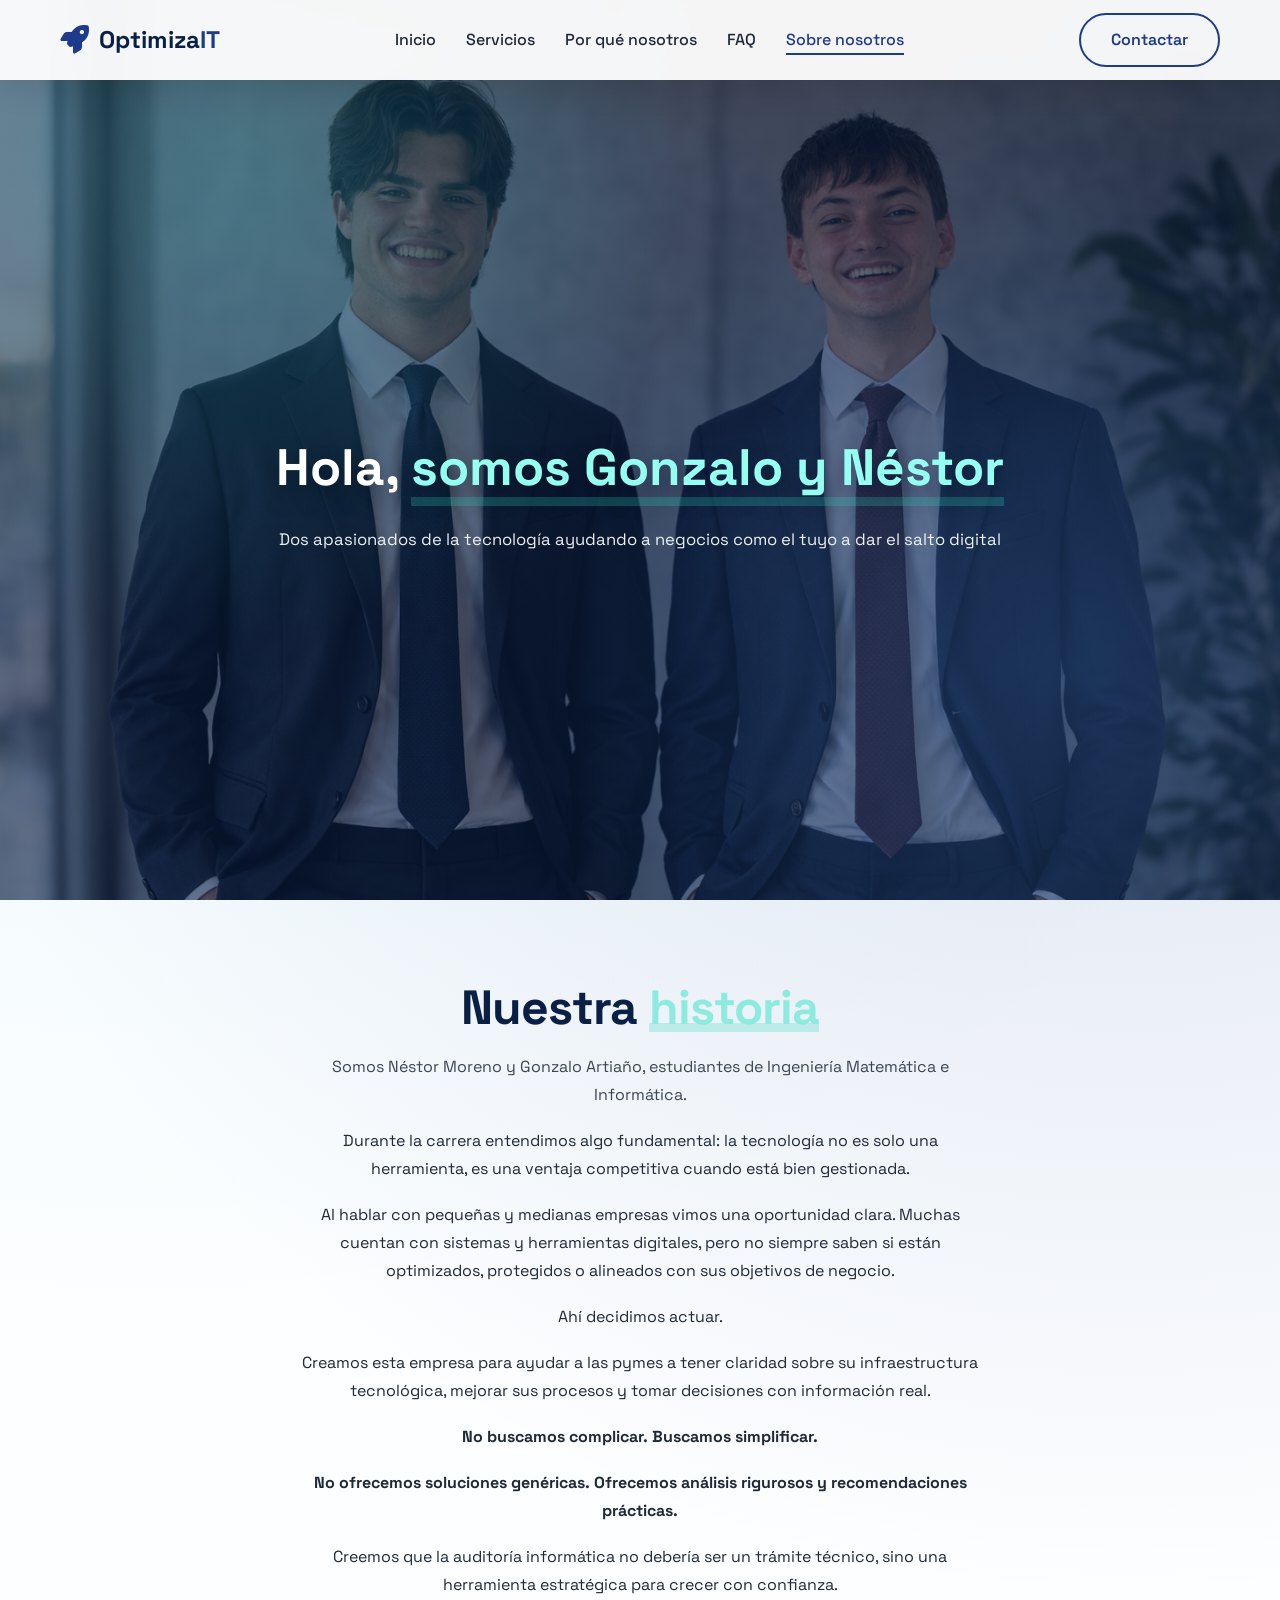
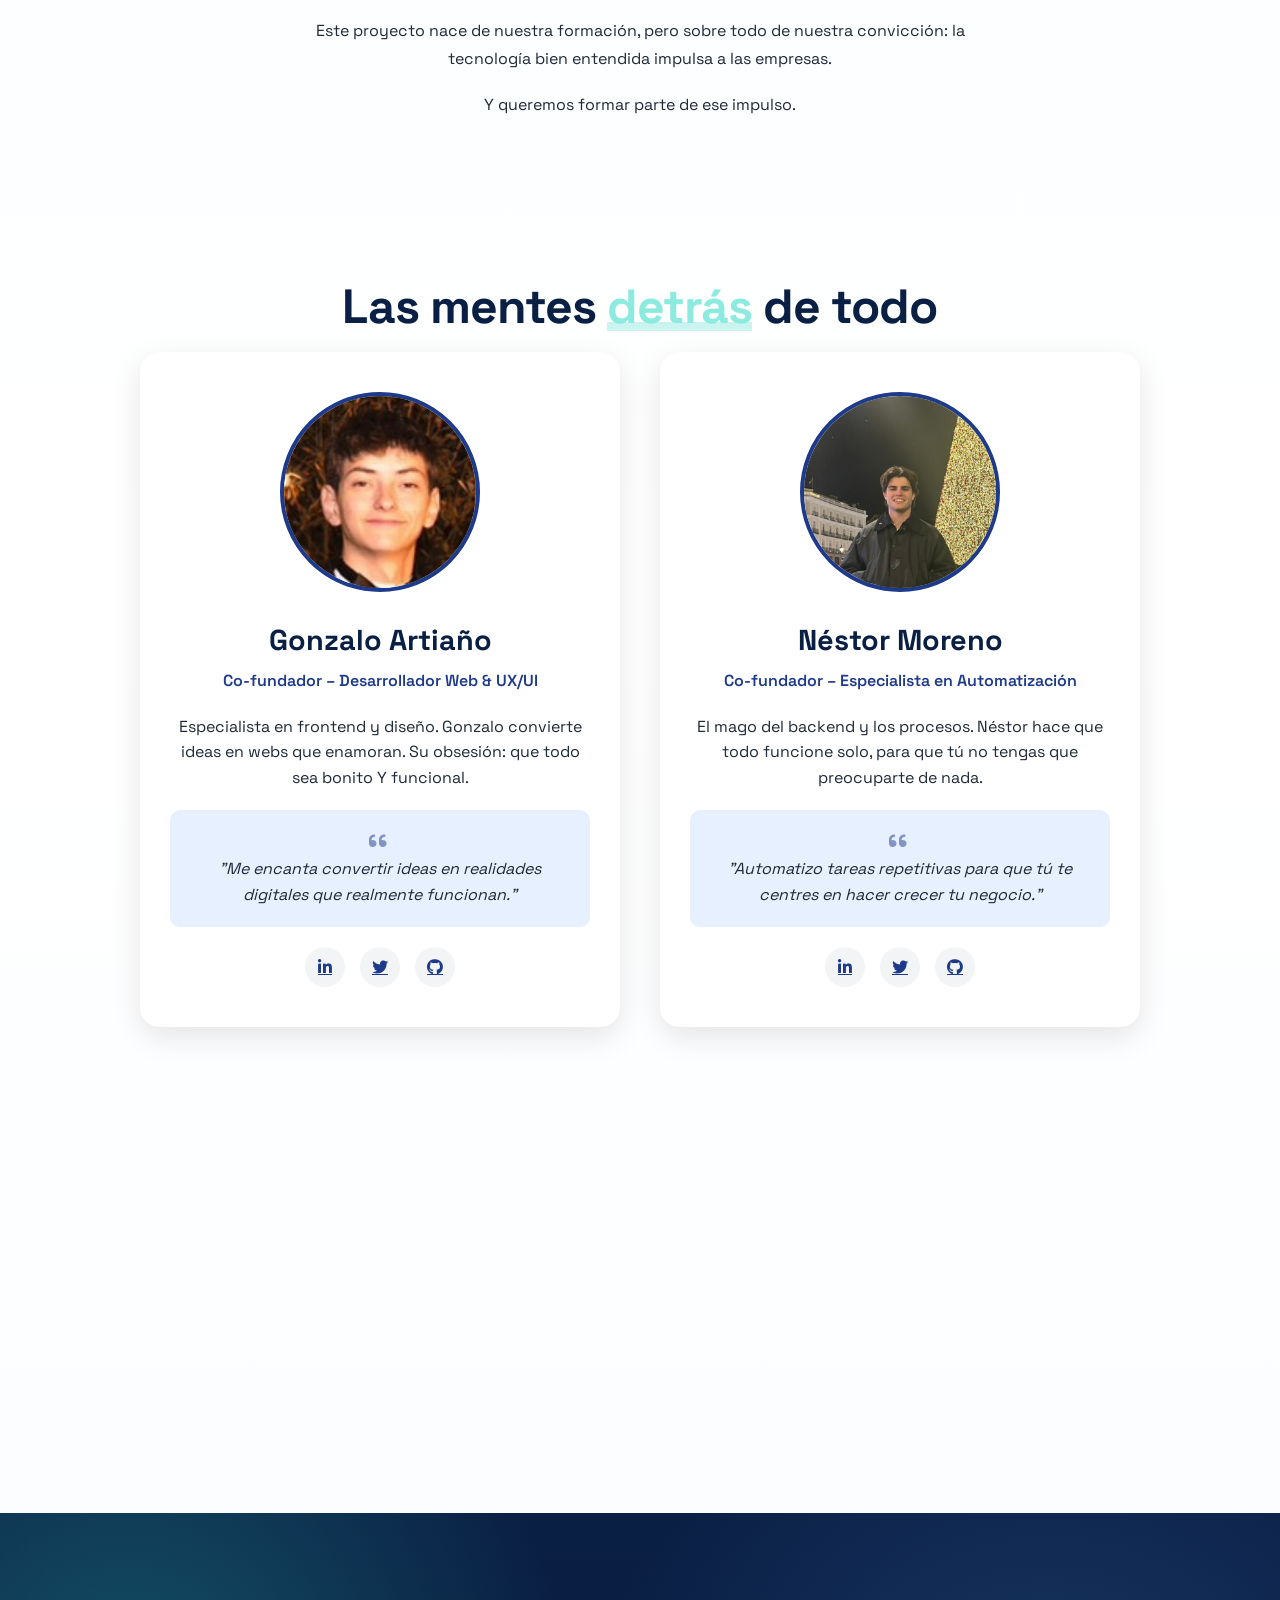
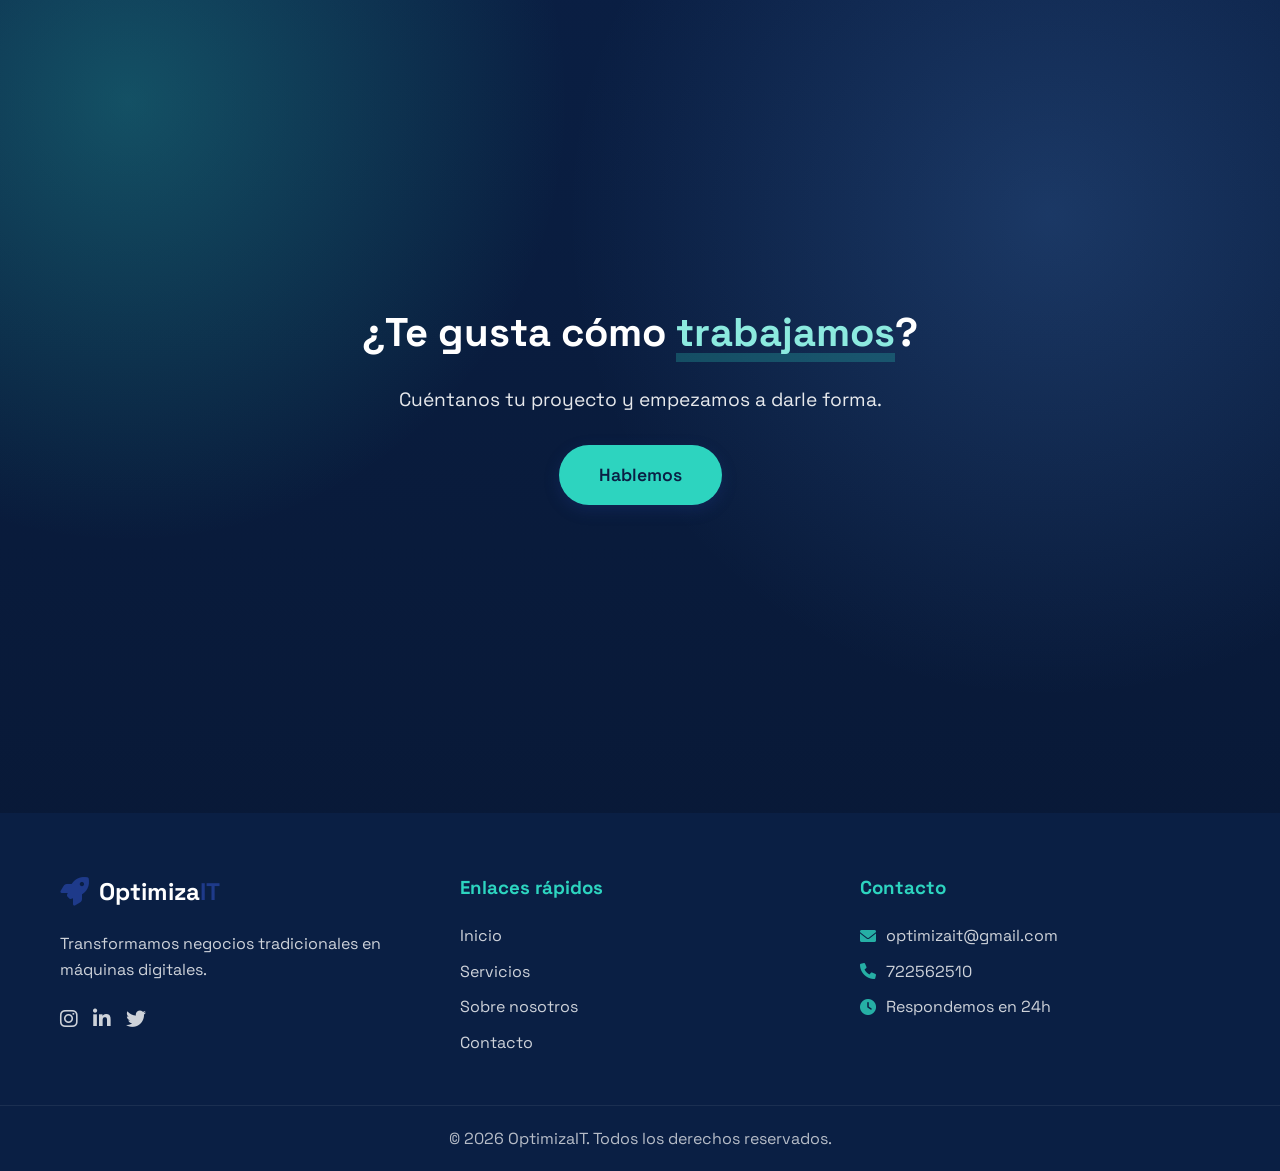
==== commit 5bd61d1f: "Merge pull request #2 from nestorm1/main cambios de errores de encode" ====
--- a/sobre-nosotros.html
+++ b/sobre-nosotros.html
@@ -4,7 +4,7 @@
 <head>
     <meta charset="UTF-8">
     <meta name="viewport" content="width=device-width, initial-scale=1.0">
-    <title>Sobre Nosotros � OptimizaIT</title>
+    <title>Sobre Nosotros – OptimizaIT</title>
     <link rel="stylesheet" href="css/estilo.css">
     <link rel="stylesheet" href="https://cdnjs.cloudflare.com/ajax/libs/font-awesome/6.0.0/css/all.min.css">
 </head>
@@ -20,7 +20,7 @@
                 <ul class="nav-list">
                     <li><a href="index.html" class="nav-link">Inicio</a></li>
                     <li><a href="index.html#servicios" class="nav-link">Servicios</a></li>
-                    <li><a href="index.html#por-que" class="nav-link">Por qu� nosotros</a></li>
+                    <li><a href="index.html#por-que" class="nav-link">Por qué nosotros</a></li>
                     <li><a href="index.html#faq" class="nav-link">FAQ</a></li>
                     <li><a href="sobre-nosotros.html" class="nav-link active">Sobre nosotros</a></li>
                 </ul>
@@ -38,8 +38,8 @@
         <!-- CABECERA SOBRE NOSOTROS -->
         <section class="page-header about-hero">
             <div class="container">
-                <h1>Hola, <span class="highlight">somos Gonzalo y N�stor</span></h1>
-                <p>Dos apasionados de la tecnolog�a ayudando a negocios como el tuyo a dar el salto digital</p>
+                <h1>Hola, <span class="highlight">somos Gonzalo y Néstor</span></h1>
+                <p>Dos apasionados de la tecnología ayudando a negocios como el tuyo a dar el salto digital</p>
 </div>
         </section>
 
@@ -48,21 +48,21 @@
             <div class="container">
                 <div class="historia-content">
                     <h2 class="section-title">Nuestra <span class="highlight">historia</span></h2>
-                    <p>Somos N�stor Moreno y Gonzalo Arti�ano, estudiantes de Ingenier�a Matem�tica e Inform�tica.</p>
-                    <p>Durante la carrera entendimos algo fundamental: la tecnolog�a no es solo una herramienta, es una
-                        ventaja competitiva cuando est� bien gestionada.</p>
-                    <p>Al hablar con peque�as y medianas empresas vimos una oportunidad clara. Muchas cuentan con
-                        sistemas y herramientas digitales, pero no siempre saben si est�n optimizados, protegidos o
+                    <p>Somos Néstor Moreno y Gonzalo Artiaño, estudiantes de Ingeniería Matemática e Informática.</p>
+                    <p>Durante la carrera entendimos algo fundamental: la tecnología no es solo una herramienta, es una
+                        ventaja competitiva cuando está bien gestionada.</p>
+                    <p>Al hablar con pequeñas y medianas empresas vimos una oportunidad clara. Muchas cuentan con
+                        sistemas y herramientas digitales, pero no siempre saben si están optimizados, protegidos o
                         alineados con sus objetivos de negocio.</p>
-                    <p>Ah� decidimos actuar.</p>
+                    <p>Ahí decidimos actuar.</p>
                     <p>Creamos esta empresa para ayudar a las pymes a tener claridad sobre su infraestructura
-                        tecnol�gica, mejorar sus procesos y tomar decisiones con informaci�n real.</p>
+                        tecnológica, mejorar sus procesos y tomar decisiones con información real.</p>
                     <p><strong>No buscamos complicar. Buscamos simplificar.</strong></p>
-                    <p><strong>No ofrecemos soluciones gen�ricas. Ofrecemos an�lisis rigurosos y recomendaciones
-                            pr�cticas.</strong></p>
-                    <p>Creemos que la auditor�a inform�tica no deber�a ser un tr�mite t�cnico, sino una herramienta
-                        estrat�gica para crecer con confianza.</p>
-                    <p>Este proyecto nace de nuestra formaci�n, pero sobre todo de nuestra convicci�n: la tecnolog�a
+                    <p><strong>No ofrecemos soluciones genéricas. Ofrecemos análisis rigurosos y recomendaciones
+                            prácticas.</strong></p>
+                    <p>Creemos que la auditoría informática no debería ser un trámite técnico, sino una herramienta
+                        estratégica para crecer con confianza.</p>
+                    <p>Este proyecto nace de nuestra formación, pero sobre todo de nuestra convicción: la tecnología
                         bien entendida impulsa a las empresas.</p>
                     <p>Y queremos formar parte de ese impulso.</p>
                 </div>
@@ -72,17 +72,17 @@
         <!-- TARJETAS PERSONALES -->
         <section class="equipo">
             <div class="container">
-                <h2 class="section-title">Las mentes <span class="highlight">detr�s</span> de todo</h2>
+                <h2 class="section-title">Las mentes <span class="highlight">detrás</span> de todo</h2>
                 <div class="equipo-grid">
                     <!-- GONZALO -->
                     <div class="equipo-card">
                         <div class="equipo-img">
-                            <img src="images/gonzalo.jpeg" alt="Gonzalo Arti�ano">
-                        </div>
-                        <h3>Gonzalo Arti�ano</h3>
-                        <p class="equipo-cargo">Co-fundador � Desarrollador Web & UX/UI</p>
-                        <p class="equipo-descripcion">Especialista en frontend y dise�o. Gonzalo convierte ideas en webs
-                            que enamoran. Su obsesi�n: que todo sea bonito Y funcional.</p>
+                            <img src="images/gonzalo.jpeg" alt="Gonzalo Artiaño">
+                        </div>
+                        <h3>Gonzalo Artiaño</h3>
+                        <p class="equipo-cargo">Co-fundador – Desarrollador Web & UX/UI</p>
+                        <p class="equipo-descripcion">Especialista en frontend y diseño. Gonzalo convierte ideas en webs
+                            que enamoran. Su obsesión: que todo sea bonito Y funcional.</p>
                         <div class="equipo-frase">
                             <i class="fas fa-quote-left"></i>
                             <p>"Me encanta convertir ideas en realidades digitales que realmente funcionan."</p>
@@ -97,15 +97,15 @@
                     <!-- N�STOR -->
                     <div class="equipo-card">
                         <div class="equipo-img">
-                            <img src="images/nestor.jpeg" alt="N�stor Moreno">
-                        </div>
-                        <h3>N�stor Moreno</h3>
-                        <p class="equipo-cargo">Co-fundador � Especialista en Automatizaci�n</p>
-                        <p class="equipo-descripcion">El mago del backend y los procesos. N�stor hace que todo funcione
-                            solo, para que t� no tengas que preocuparte de nada.</p>
+                            <img src="images/nestor.jpeg" alt="Néstor Moreno">
+                        </div>
+                        <h3>Néstor Moreno</h3>
+                        <p class="equipo-cargo">Co-fundador – Especialista en Automatización</p>
+                        <p class="equipo-descripcion">El mago del backend y los procesos. Néstor hace que todo funcione
+                            solo, para que tú no tengas que preocuparte de nada.</p>
                         <div class="equipo-frase">
                             <i class="fas fa-quote-left"></i>
-                            <p>"Automatizo tareas repetitivas para que t� te centres en hacer crecer tu negocio."</p>
+                            <p>"Automatizo tareas repetitivas para que tú te centres en hacer crecer tu negocio."</p>
                         </div>
                         <div class="equipo-social">
                             <a href="#"><i class="fab fa-linkedin-in"></i></a>
@@ -124,13 +124,13 @@
                 <div class="valores-grid">
                     <div class="valor-item">
                         <i class="fas fa-heart"></i>
-                        <h3>Cercan�a</h3>
+                        <h3>Cercanía</h3>
                         <p>Hablamos claro, sin tecnicismos. Somos personas ayudando a personas.</p>
                     </div>
                     <div class="valor-item">
                         <i class="fas fa-eye"></i>
                         <h3>Transparencia</h3>
-                        <p>Te contamos todo, lo bueno y lo menos bueno. Sin letra peque�a.</p>
+                        <p>Te contamos todo, lo bueno y lo menos bueno. Sin letra pequeña.</p>
                     </div>
                     <div class="valor-item">
                         <i class="fas fa-trophy"></i>
@@ -139,8 +139,8 @@
                     </div>
                     <div class="valor-item">
                         <i class="fas fa-lightbulb"></i>
-                        <h3>Innovaci�n</h3>
-                        <p>Siempre aprendiendo, siempre mejorando. Lo �ltimo para ti.</p>
+                        <h3>Innovación</h3>
+                        <p>Siempre aprendiendo, siempre mejorando. Lo último para ti.</p>
                     </div>
                 </div>
             </div>
@@ -149,8 +149,8 @@
         <!-- CTA FINAL + FOOTER -->
         <section id="contacto" class="cta-final">
             <div class="container cta-container">
-                <h2>�Te gusta c�mo <span class="highlight">trabajamos</span>?</h2>
-                <p>Cu�ntanos tu proyecto y empezamos a darle forma.</p>
+                <h2>¿Te gusta cómo <span class="highlight">trabajamos</span>?</h2>
+                <p>Cuéntanos tu proyecto y empezamos a darle forma.</p>
                 <a href="contacto.html" class="btn btn-primary btn-large">Hablemos</a>
             </div>
 
@@ -161,7 +161,7 @@
                             <i class="fas fa-rocket"></i>
                             <span>Optimiza<span class="logo-highlight">IT</span></span>
                         </div>
-                        <p>Transformamos negocios tradicionales en m�quinas digitales.</p>
+                        <p>Transformamos negocios tradicionales en máquinas digitales.</p>
                         <div class="footer-social">
                             <a href="#"><i class="fab fa-instagram"></i></a>
                             <a href="#"><i class="fab fa-linkedin-in"></i></a>
@@ -169,7 +169,7 @@
                         </div>
                     </div>
                     <div class="footer-links">
-                        <h3>Enlaces r�pidos</h3>
+                        <h3>Enlaces rápidos</h3>
                         <ul>
                             <li><a href="index.html">Inicio</a></li>
                             <li><a href="index.html#servicios">Servicios</a></li>
@@ -185,7 +185,7 @@
                     </div>
                 </div>
                 <div class="footer-bottom">
-                    <p>� 2026 OptimizaIT. Todos los derechos reservados.</p>
+                    <p>© 2026 OptimizaIT. Todos los derechos reservados.</p>
                 </div>
             </footer>
         </section>
